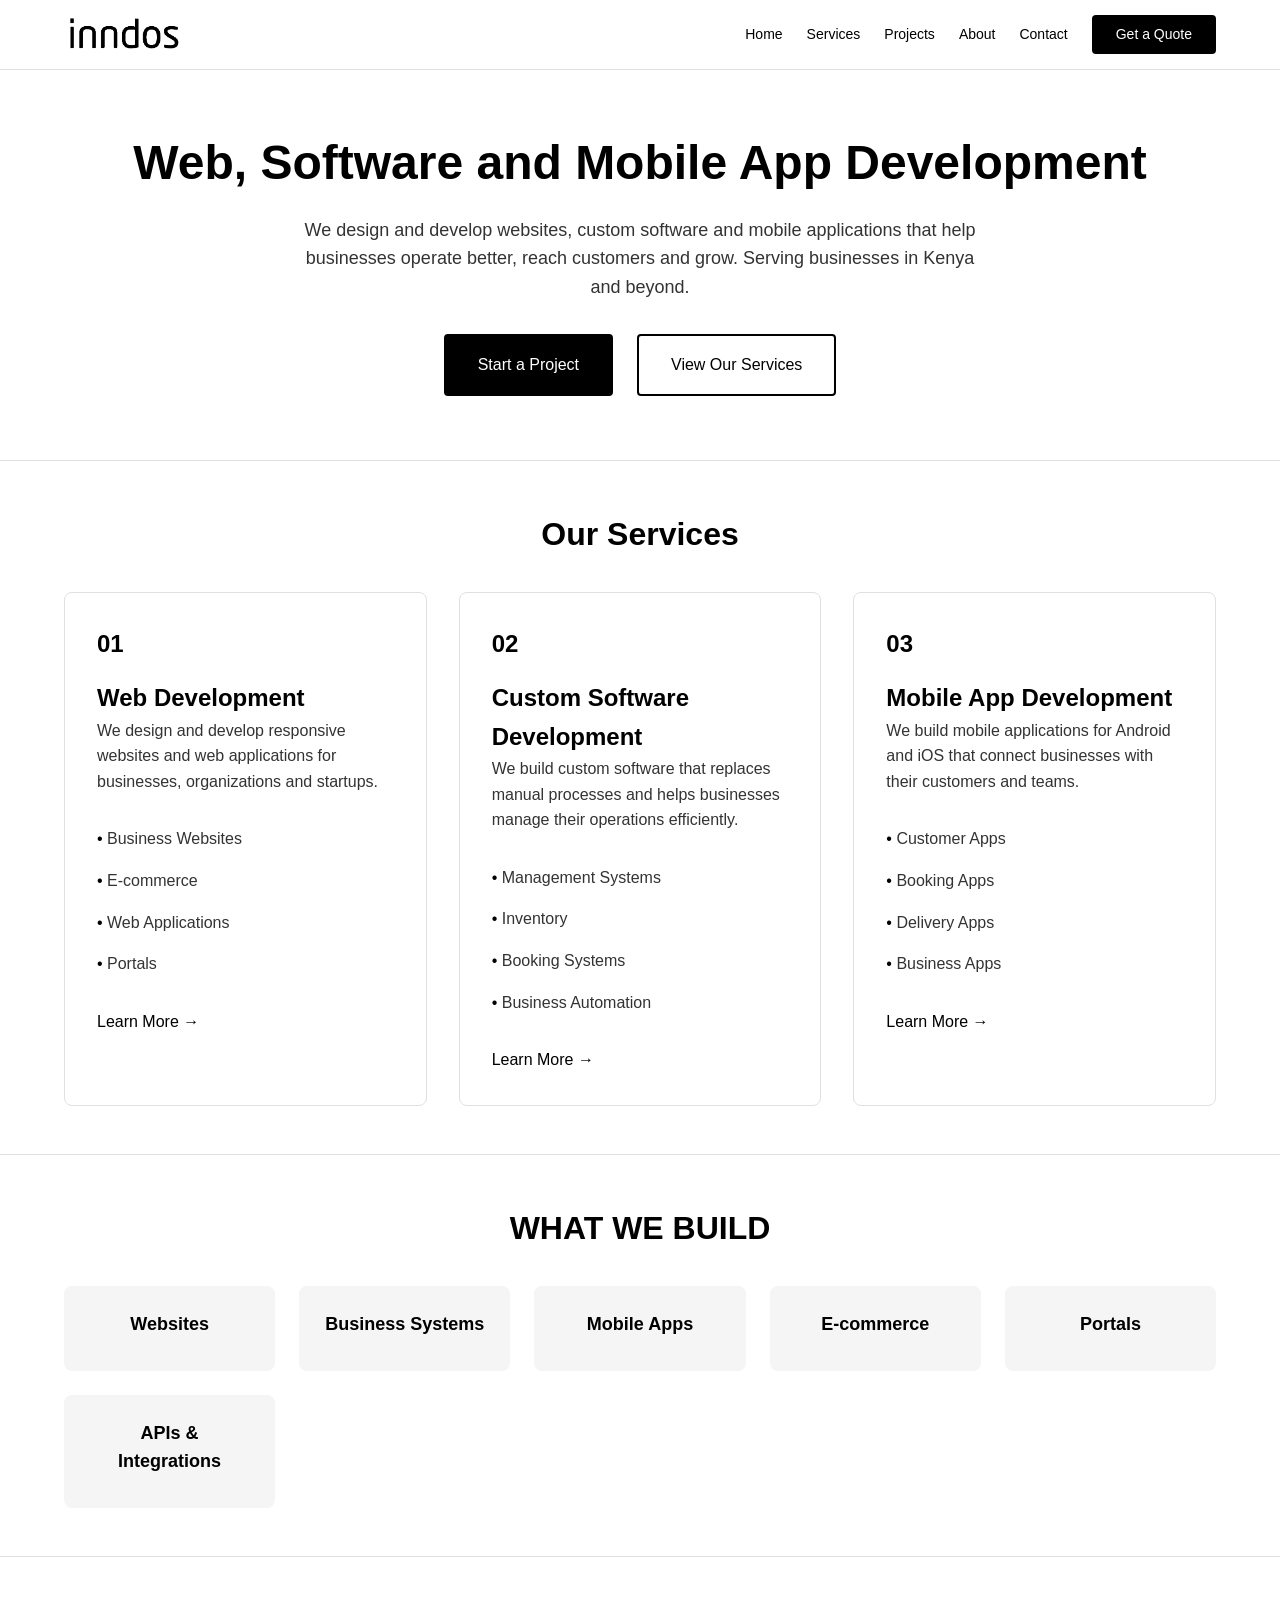
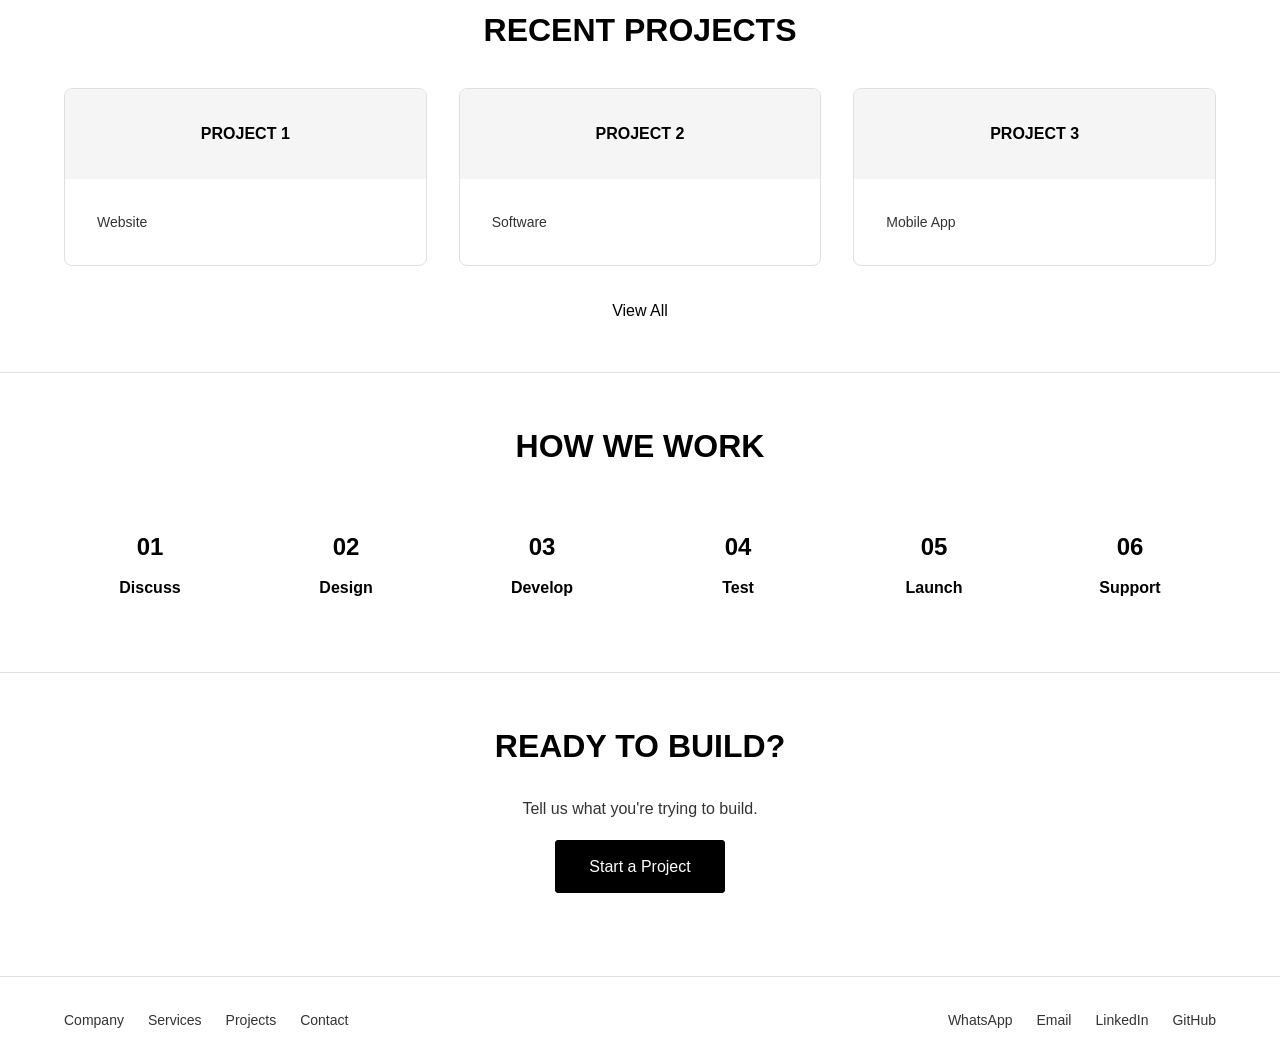
==== index.html @ de54bf54 "fortisecinndos" ====
<!DOCTYPE html>
<html lang="en">
<head>
  <meta charset="UTF-8">
  <meta name="viewport" content="width=device-width, initial-scale=1.0">
  <title>Web, Software & Mobile App Development | Fortisec Inndos</title>
  <meta name="description" content="We build professional websites, custom business software and mobile applications for businesses in Kenya and beyond.">
  <meta name="keywords" content="web development, software development, mobile app development, web design, custom software, mobile applications, internal tools, Kenya">
  <meta name="author" content="Fortisec Inndos">
  <meta name="robots" content="index, follow">
  <link rel="canonical" href="https://www.fortisecinndos.com/">
  <meta property="og:type" content="website">
  <meta property="og:title" content="Web, Software & Mobile App Development | Fortisec Inndos">
  <meta property="og:description" content="We build professional websites, custom business software and mobile applications for businesses in Kenya and beyond.">
  <meta property="og:url" content="https://www.fortisecinndos.com/">
  <meta property="og:image" content="https://www.fortisecinndos.com/assets/images/og-image.jpg">
  <meta property="og:site_name" content="Fortisec Inndos">
  <meta name="twitter:card" content="summary_large_image">
  <meta name="twitter:title" content="Web, Software & Mobile App Development | Fortisec Inndos">
  <meta name="twitter:description" content="Websites, custom software and mobile applications for businesses in Kenya and beyond.">
  <meta name="twitter:image" content="https://www.fortisecinndos.com/assets/images/og-image.jpg">
  <script type="application/ld+json">
  {
    "@context": "https://schema.org",
    "@type": "Organization",
    "name": "Fortisec Inndos",
    "url": "https://www.fortisecinndos.com",
    "logo": "https://www.fortisecinndos.com/assets/logo.png",
    "description": "Web, software and mobile app development company.",
    "email": "support@inndos.com",
    "telephone": "+254 143 361799",
    "address": {
      "@type": "PostalAddress",
      "streetAddress": "Office 310, St Georges House, Parliament Road",
      "addressLocality": "Nairobi",
      "addressCountry": "KE"
    },
    "openingHours": "Mo-Fr 09:00-17:00"
  }
  </script>

  <link rel="stylesheet" href="css/styles.css">
</head>
<body>
  <header>
    <nav class="navbar">
      <div class="container">
        <a href="index.html" class="navbar-logo">
          <img src="assets/images/logo.png" alt="Fortisec Inndos Logo">
        </a>
        <div class="navbar-nav">
          <a href="index.html">Home</a>
          <a href="services/index.html">Services</a>
          <a href="projects.html">Projects</a>
          <a href="about.html">About</a>
          <a href="contact.html">Contact</a>
          <a href="contact.html" class="btn-quote">Get a Quote</a>
        </div>
      </div>
    </nav>
  </header>
  <main>
    <section class="hero">
      <div class="container">
        <h1>Web, Software and Mobile App Development</h1>
        <p>We design and develop websites, custom software and mobile applications that help businesses operate better, reach customers and grow. Serving businesses in Kenya and beyond.</p>
        <div class="hero-buttons">
          <a href="contact.html" class="btn-primary">Start a Project</a>
          <a href="services/index.html" class="btn-secondary">View Our Services</a>
        </div>
      </div>
    </section>
    <section class="section">
      <div class="container">
        <h2 class="section-title">Our Services</h2>
        <div class="services-grid">
          <article class="service-card">
            <div class="service-number">01</div>
            <h2>Web Development</h2>
            <p>We design and develop responsive websites and web applications for businesses, organizations and startups.</p>
            <ul class="service-list">
              <li>Business Websites</li>
              <li>E-commerce</li>
              <li>Web Applications</li>
              <li>Portals</li>
            </ul>
            <a href="services/web-development.html" class="btn-learn-more">Learn More →</a>
          </article>
          <article class="service-card">
            <div class="service-number">02</div>
            <h2>Custom Software Development</h2>
            <p>We build custom software that replaces manual processes and helps businesses manage their operations efficiently.</p>
            <ul class="service-list">
              <li>Management Systems</li>
              <li>Inventory</li>
              <li>Booking Systems</li>
              <li>Business Automation</li>
            </ul>
            <a href="services/software-development.html" class="btn-learn-more">Learn More →</a>
          </article>
          <article class="service-card">
            <div class="service-number">03</div>
            <h2>Mobile App Development</h2>
            <p>We build mobile applications for Android and iOS that connect businesses with their customers and teams.</p>
            <ul class="service-list">
              <li>Customer Apps</li>
              <li>Booking Apps</li>
              <li>Delivery Apps</li>
              <li>Business Apps</li>
            </ul>
            <a href="services/mobile-development.html" class="btn-learn-more">Learn More →</a>
          </article>
        </div>
      </div>
    </section>
    <section class="section">
      <div class="container">
        <h2 class="section-title">WHAT WE BUILD</h2>
        <div class="what-we-build">
          <div class="build-item">
            <strong>Websites</strong>
          </div>
          <div class="build-item">
            <strong>Business Systems</strong>
          </div>
          <div class="build-item">
            <strong>Mobile Apps</strong>
          </div>
          <div class="build-item">
            <strong>E-commerce</strong>
          </div>
          <div class="build-item">
            <strong>Portals</strong>
          </div>
          <div class="build-item">
            <strong>APIs & Integrations</strong>
          </div>
        </div>
      </div>
    </section>
    <section class="section">
      <div class="container">
        <h2 class="section-title">RECENT PROJECTS</h2>
        <div class="projects-grid">
          <article class="project-card">
            <div class="project-card-header">PROJECT 1</div>
            <div class="project-card-body">
              <p>Website</p>
            </div>
          </article>
          <article class="project-card">
            <div class="project-card-header">PROJECT 2</div>
            <div class="project-card-body">
              <p>Software</p>
            </div>
          </article>
          <article class="project-card">
            <div class="project-card-header">PROJECT 3</div>
            <div class="project-card-body">
              <p>Mobile App</p>
            </div>
          </article>
        </div>
        <a href="projects.html" class="view-all">View All</a>
      </div>
    </section>
    <section class="section">
      <div class="container">
        <h2 class="section-title">HOW WE WORK</h2>
        <div class="process-steps">
          <div class="step">
            <div class="step-number">01</div>
            <div class="step-title">Discuss</div>
          </div>
          <div class="step">
            <div class="step-number">02</div>
            <div class="step-title">Design</div>
          </div>
          <div class="step">
            <div class="step-number">03</div>
            <div class="step-title">Develop</div>
          </div>
          <div class="step">
            <div class="step-number">04</div>
            <div class="step-title">Test</div>
          </div>
          <div class="step">
            <div class="step-number">05</div>
            <div class="step-title">Launch</div>
          </div>
          <div class="step">
            <div class="step-number">06</div>
            <div class="step-title">Support</div>
          </div>
        </div>
      </div>
    </section>
    <section class="section cta-section">
      <div class="container">
        <h2>READY TO BUILD?</h2>
        <p>Tell us what you're trying to build.</p>
        <a href="contact.html" class="btn-primary">Start a Project</a>
      </div>
    </section>
  </main>
  <footer class="footer">
    <div class="container">
      <div class="footer-content">
        <div class="footer-links">
          <a href="about.html">Company</a>
          <a href="services/index.html">Services</a>
          <a href="projects.html">Projects</a>
          <a href="contact.html">Contact</a>
        </div>
        <div class="footer-social">
          <a href="https://wa.me/14155552671?text=Hi%2C%20I%27d%20like%20to%20know%20more" 
            target="_blank" 
            rel="noopener noreferrer">
            WhatsApp
          </a>
          <a href="mailto:support@inndos.com?subject=Enquiry&body=Hi%2C%20I%27d%20like%20to%20know%20more"
            target="_blank"
            rel="noopener noreferrer">
            Email
          </a>
          <a href="https://www.linkedin.com/in/your-username"
            target="_blank"
            rel="noopener noreferrer">
            LinkedIn
          </a>
          <a href="https://github.com/your-username"
            target="_blank"
            rel="noopener noreferrer">
            GitHub
          </a>
        </div>
      </div>
    </div>
  </footer>
</body>
</html>
---- css/styles.css ----
:root {
  --color-bg: #ffffff;
  --color-text: #000000;
  --color-text-secondary: #333333;
  --color-accent: #000000;
  --color-accent-hover: #f1e6e6;
  --color-border: #e0e0e0;
  --color-light-gray: #f5f5f5;
  --font-family: 'Inter', -apple-system, BlinkMacSystemFont, 'Segoe UI', Roboto, sans-serif;
  --font-size-base: 16px;
  --font-size-small: 14px;
  --font-size-large: 18px;
  --font-size-xl: 24px;
  --font-size-xxl: 32px;
  --font-size-hero: 48px;
  --spacing-xs: 8px;
  --spacing-sm: 16px;
  --spacing-md: 24px;
  --spacing-lg: 32px;
  --spacing-xl: 48px;
  --spacing-xxl: 64px;
  --max-width: 1200px;
  --nav-height: 70px;
}
* {
  margin: 0;
  padding: 0;
  box-sizing: border-box;
}
body {
  font-family: var(--font-family);
  font-size: var(--font-size-base);
  color: var(--color-text);
  background-color: var(--color-bg);
  line-height: 1.6;
}
a {
  color: var(--color-text);
  text-decoration: none;
}
a:hover {
  color: var(--color-text-secondary);
}
.container {
  max-width: var(--max-width);
  margin: 0 auto;
  padding: 0 var(--spacing-md);
}
.navbar {
  height: var(--nav-height);
  border-bottom: 1px solid var(--color-border);
  display: flex;
  align-items: center;
  position: sticky;
  top: 0;
  background-color: var(--color-bg);
  z-index: 1000;
}
.navbar .container {
  display: flex;
  justify-content: space-between;
  align-items: center;
  width: 100%;
}
.navbar-logo {
  font-size: var(--font-size-large);
  font-weight: 700;
  display: flex;
  align-items: center;
  gap: var(--spacing-sm);
}
.navbar-logo img {
  height: 40px;
  width: auto;
}
.navbar-nav {
  display: flex;
  gap: var(--spacing-md);
  align-items: center;
}
.navbar-nav a {
  font-size: var(--font-size-small);
  color: var(--color-text);
}
.navbar-nav a:hover {
  color: var(--color-text-secondary);
}
.btn-quote {
  background-color: var(--color-accent);
  color: var(--color-bg) !important;
  padding: var(--spacing-xs) var(--spacing-md);
  border-radius: 4px;
  font-weight: 500;
}
.btn-quote:hover {
  background-color: var(--color-accent-hover);
}
.hero {
  padding: var(--spacing-xxl) 0;
  text-align: center;
}
.hero h1 {
  font-size: var(--font-size-hero);
  font-weight: 700;
  margin-bottom: var(--spacing-md);
  line-height: 1.2;
}
.hero p {
  font-size: var(--font-size-large);
  color: var(--color-text-secondary);
  max-width: 700px;
  margin: 0 auto var(--spacing-lg);
}
.hero-buttons {
  display: flex;
  gap: var(--spacing-md);
  justify-content: center;
}
.btn-primary {
  background-color: var(--color-accent);
  color: var(--color-bg);
  padding: var(--spacing-sm) var(--spacing-lg);
  border-radius: 4px;
  font-weight: 500;
  border: 2px solid var(--color-accent);
}
.btn-primary:hover {
  background-color: var(--color-accent-hover);
  border-color: var(--color-accent-hover);
  color: var(--color-accent);
}
.btn-secondary {
  background-color: transparent;
  color: var(--color-text);
  padding: var(--spacing-sm) var(--spacing-lg);
  border-radius: 4px;
  font-weight: 500;
  border: 2px solid var(--color-accent);
}
.btn-secondary:hover {
  background-color: var(--color-light-gray);
}
.section {
  padding: var(--spacing-xl) 0;
  border-top: 1px solid var(--color-border);
}
.section-title {
  font-size: var(--font-size-xxl);
  font-weight: 700;
  margin-bottom: var(--spacing-lg);
  text-align: center;
}
.services-grid {
  display: grid;
  grid-template-columns: repeat(auto-fit, minmax(300px, 1fr));
  gap: var(--spacing-lg);
  margin-top: var(--spacing-lg);
}
.service-card {
  padding: var(--spacing-lg);
  border: 1px solid var(--color-border);
  border-radius: 8px;
}
.service-number {
  font-size: var(--font-size-xl);
  font-weight: 700;
  margin-bottom: var(--spacing-sm);
}
.service-card h3 {
  font-size: var(--font-size-large);
  font-weight: 600;
  margin-bottom: var(--spacing-sm);
}
.service-card p {
  color: var(--color-text-secondary);
  margin-bottom: var(--spacing-md);
}
.service-list {
  list-style: none;
  margin-bottom: var(--spacing-md);
}
.service-list li {
  padding: var(--spacing-xs) 0;
  color: var(--color-text-secondary);
}
.service-list li::before {
  content: "• ";
  color: var(--color-accent);
}
.btn-learn-more {
  color: var(--color-text);
  font-weight: 500;
  display: inline-flex;
  align-items: center;
  gap: var(--spacing-xs);
}
.btn-learn-more:hover {
  color: var(--color-text-secondary);
}
.what-we-build {
  display: grid;
  grid-template-columns: repeat(auto-fit, minmax(200px, 1fr));
  gap: var(--spacing-md);
  margin-top: var(--spacing-lg);
}
.build-item {
  text-align: center;
  padding: var(--spacing-md);
  background-color: var(--color-light-gray);
  border-radius: 8px;
}
.build-item strong {
  display: block;
  font-size: var(--font-size-large);
  margin-bottom: var(--spacing-xs);
}
.projects-grid {
  display: grid;
  grid-template-columns: repeat(auto-fit, minmax(300px, 1fr));
  gap: var(--spacing-lg);
  margin-top: var(--spacing-lg);
}
.project-card {
  border: 1px solid var(--color-border);
  border-radius: 8px;
  overflow: hidden;
}
.project-card-header {
  background-color: var(--color-light-gray);
  padding: var(--spacing-lg);
  text-align: center;
  font-weight: 600;
}
.project-card-body {
  padding: var(--spacing-lg);
}
.project-card-body p {
  color: var(--color-text-secondary);
  font-size: var(--font-size-small);
}
.view-all {
  display: block;
  text-align: center;
  margin-top: var(--spacing-lg);
  font-weight: 500;
}
.process-steps {
  display: grid;
  grid-template-columns: repeat(auto-fit, minmax(150px, 1fr));
  gap: var(--spacing-md);
  margin-top: var(--spacing-lg);
}
.step {
  text-align: center;
  padding: var(--spacing-md);
}
.step-number {
  font-size: var(--font-size-xl);
  font-weight: 700;
  margin-bottom: var(--spacing-xs);
}
.step-title {
  font-weight: 600;
}
.cta-section {
  text-align: center;
  padding: var(--spacing-xl) 0;
}
.cta-section h2 {
  font-size: var(--font-size-xxl);
  font-weight: 700;
  margin-bottom: var(--spacing-md);
}
.cta-section p {
  color: var(--color-text-secondary);
  margin-bottom: var(--spacing-lg);
}
.footer {
  border-top: 1px solid var(--color-border);
  padding: var(--spacing-lg) 0;
  margin-top: var(--spacing-xl);
}
.footer-content {
  display: flex;
  justify-content: space-between;
  align-items: center;
  flex-wrap: wrap;
  gap: var(--spacing-md);
}
.footer-links {
  display: flex;
  gap: var(--spacing-md);
}
.footer-links a {
  color: var(--color-text-secondary);
  font-size: var(--font-size-small);
}
.footer-social {
  display: flex;
  gap: var(--spacing-md);
}
.footer-social a {
  color: var(--color-text-secondary);
  font-size: var(--font-size-small);
}
@media (max-width: 768px) {
  :root {
    --font-size-hero: 32px;
    --font-size-xxl: 24px;
    --font-size-xl: 20px;
  }
  .navbar-nav {
    display: none;
  }
  .hero-buttons {
    flex-direction: column;
  }
  .footer-content {
    flex-direction: column;
    text-align: center;
  }
}
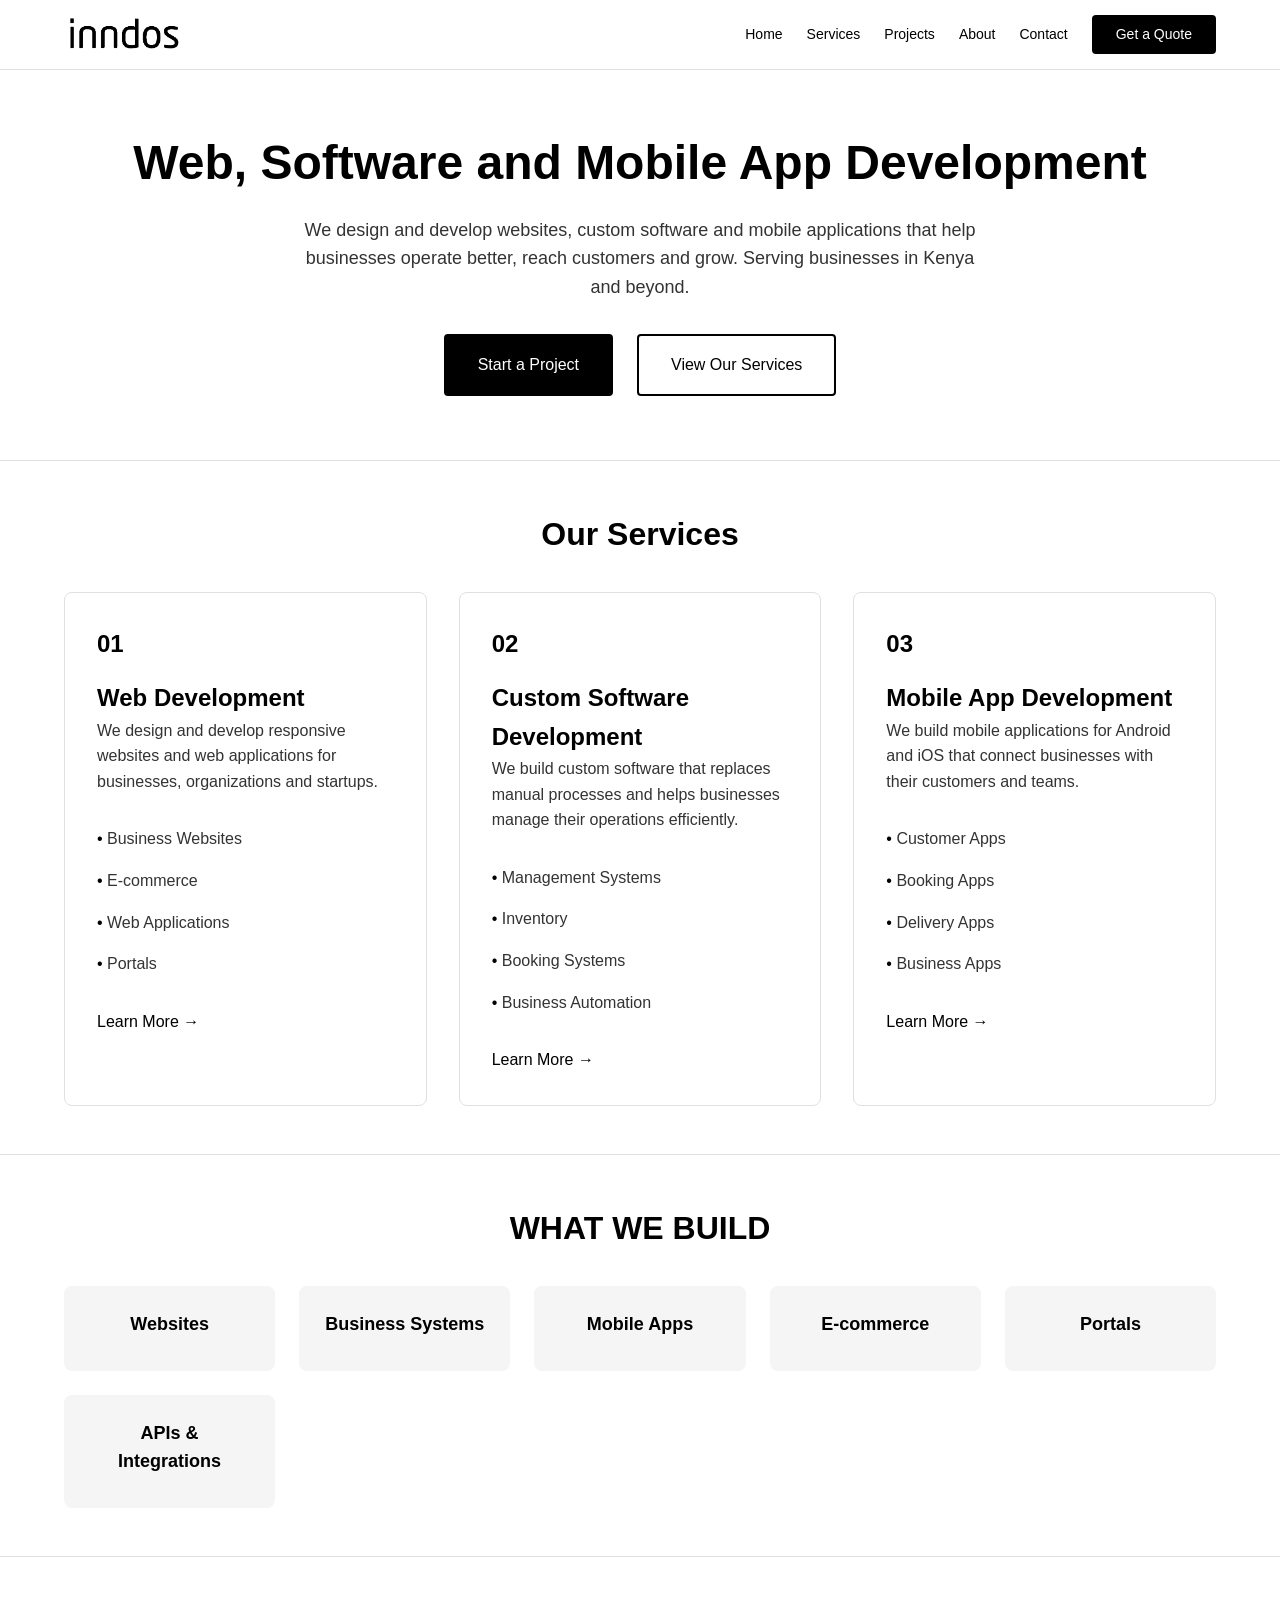
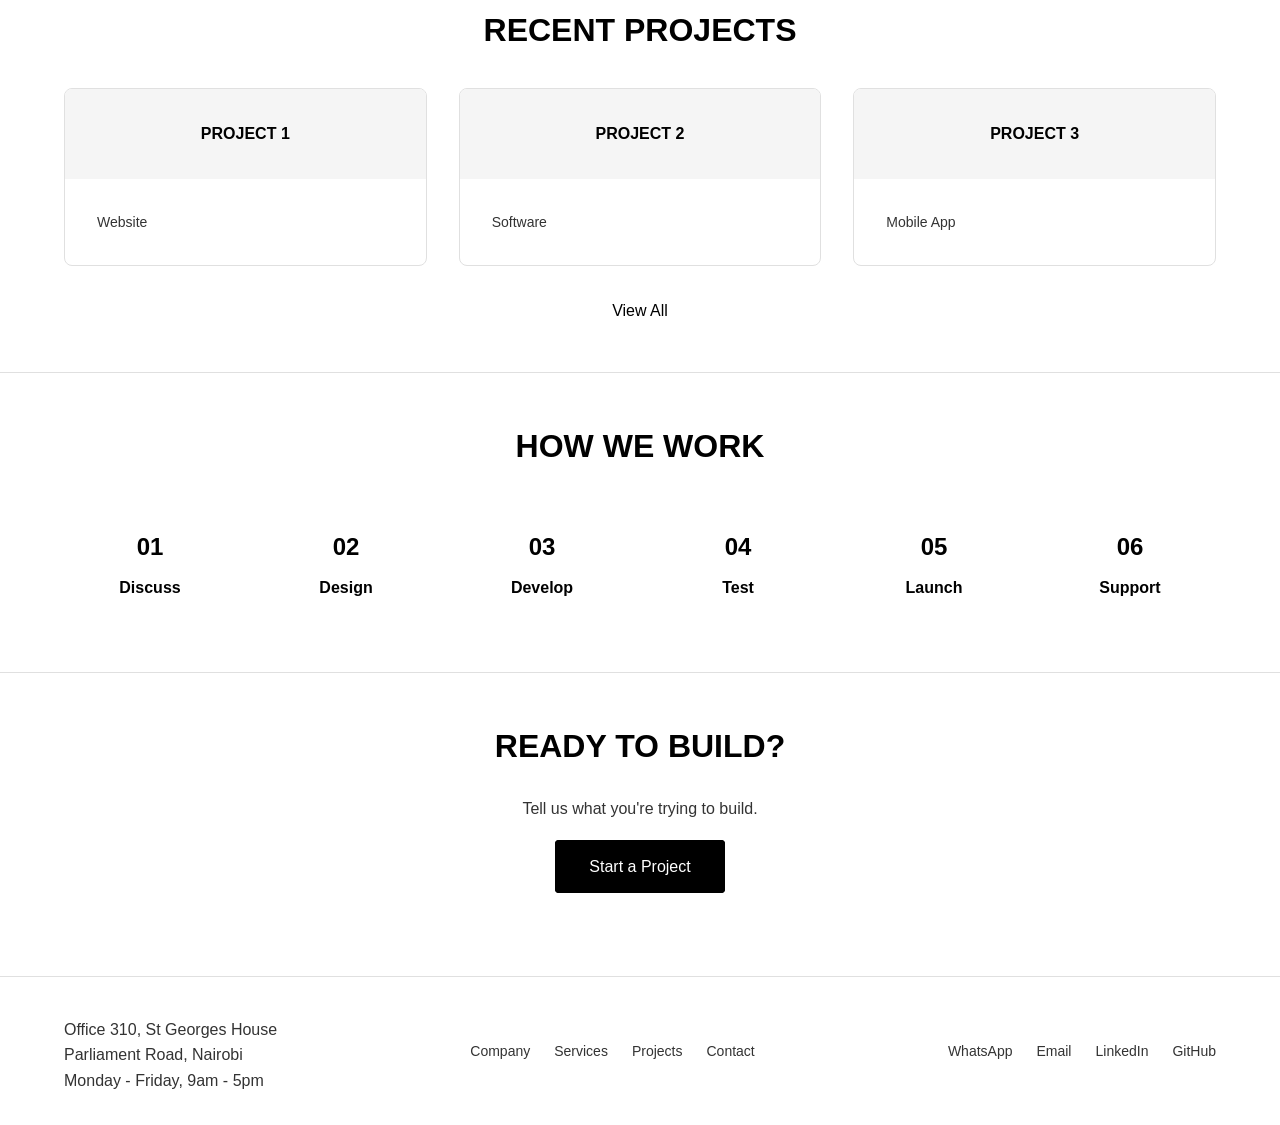
==== commit dcef51af: "direction div add on footer" ====
--- a/index.html
+++ b/index.html
@@ -206,6 +206,9 @@
   <footer class="footer">
     <div class="container">
       <div class="footer-content">
+        <div class="footer-direction">
+          <p style="color: var(--color-text-secondary); margin-top: 8px;">Office 310, St Georges House<br>Parliament Road, Nairobi<br>Monday - Friday, 9am - 5pm</p>
+        </div>
         <div class="footer-links">
           <a href="about.html">Company</a>
           <a href="services/index.html">Services</a>
--- a/css/styles.css
+++ b/css/styles.css
@@ -94,6 +94,7 @@
 }
 .btn-quote:hover {
   background-color: var(--color-accent-hover);
+  color: var(--color-text) !important;
 }
 .hero {
   padding: var(--spacing-xxl) 0;
@@ -285,6 +286,10 @@
   justify-content: space-between;
   align-items: center;
   flex-wrap: wrap;
+  gap: var(--spacing-md);
+}
+.footer-direction {
+  display: flex;
   gap: var(--spacing-md);
 }
 .footer-links {
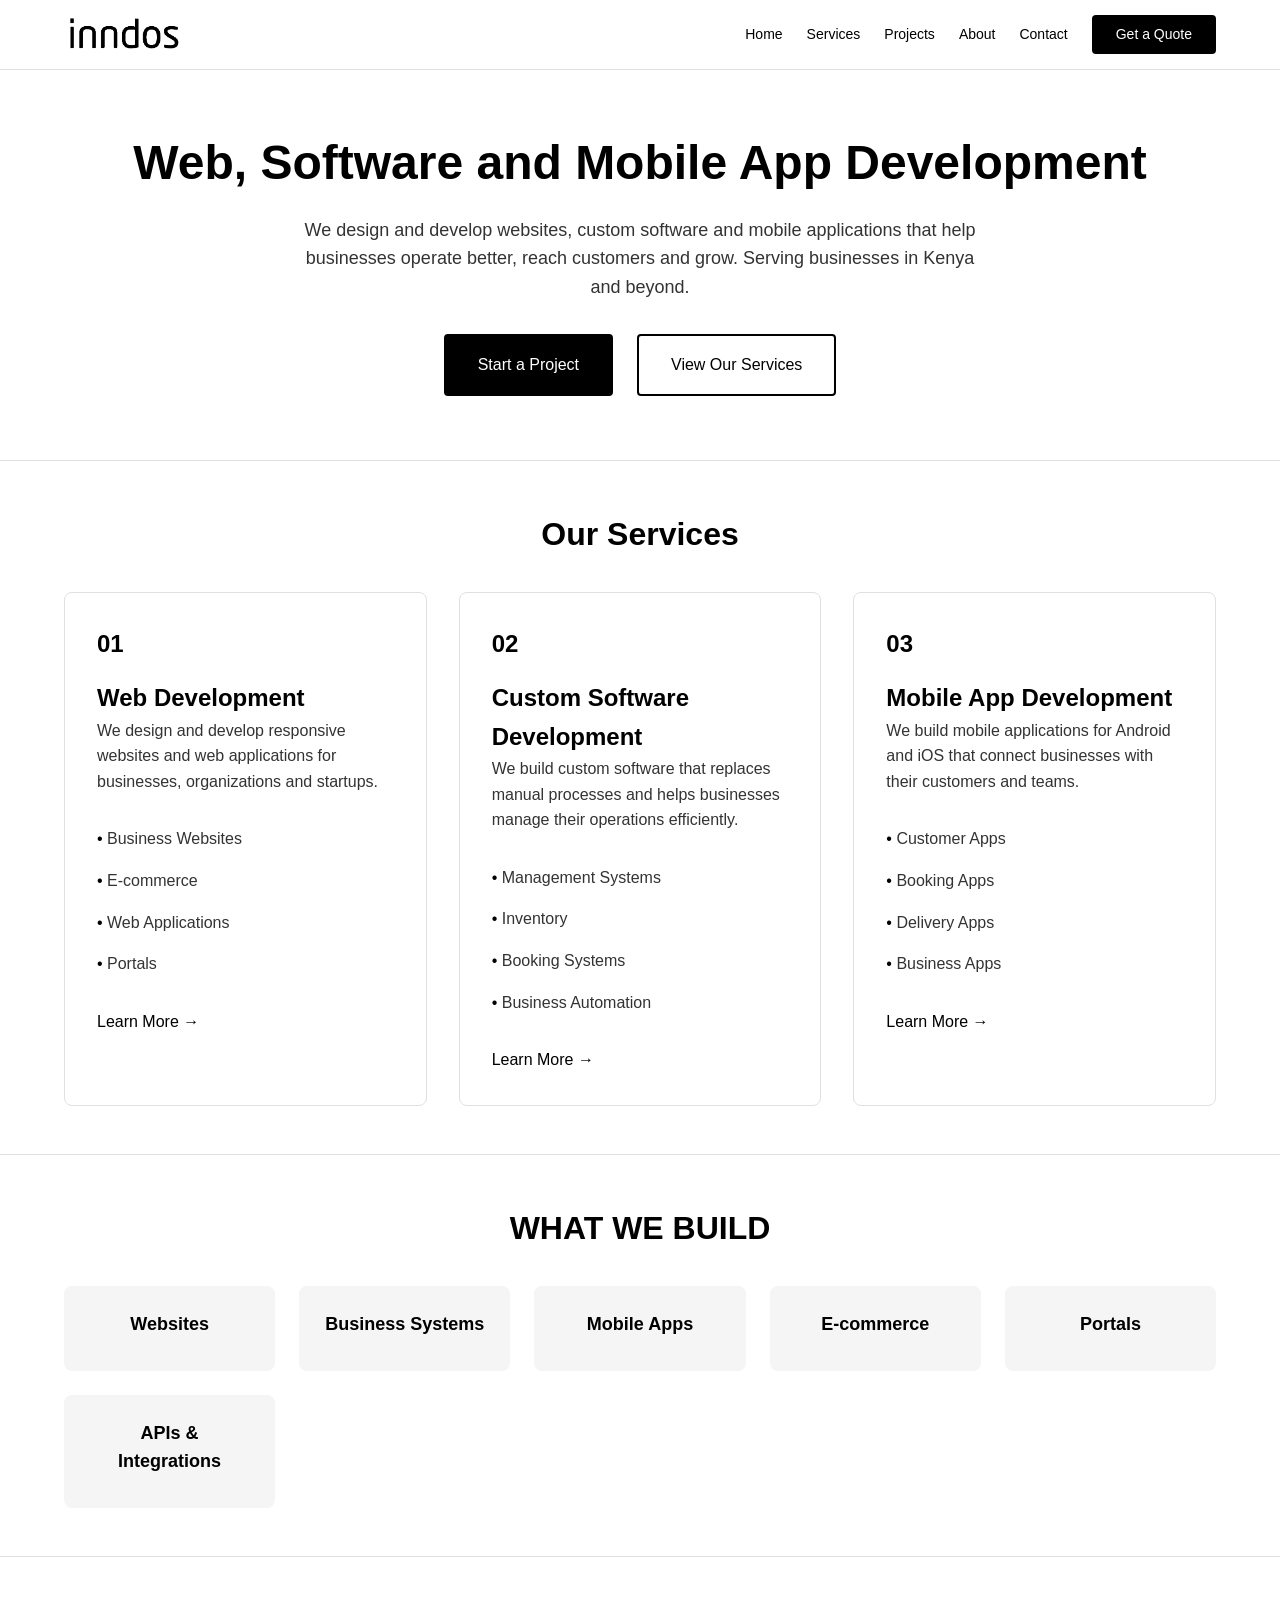
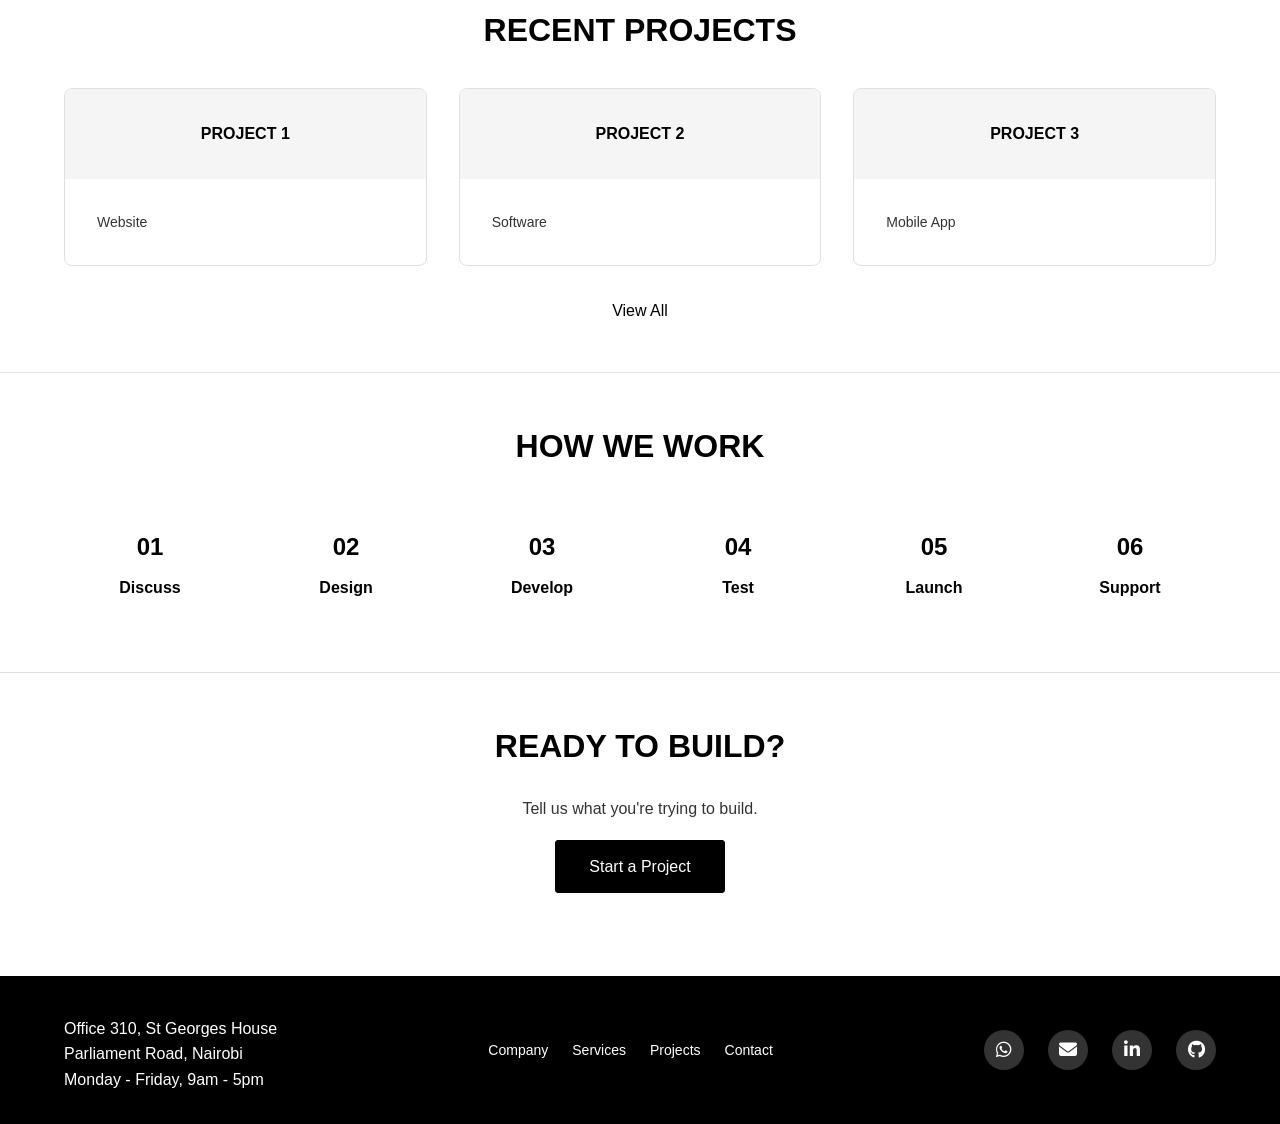
==== commit a23d52a4: "hamburger button, JavaScript function to toggle, Font Awesome Icons,Removed Inline Styles on footer," ====
--- a/index.html
+++ b/index.html
@@ -40,6 +40,7 @@
   </script>
 
   <link rel="stylesheet" href="css/styles.css">
+  <link rel="stylesheet" href="https://cdnjs.cloudflare.com/ajax/libs/font-awesome/6.5.1/css/all.min.css">
 </head>
 <body>
   <header>
@@ -48,6 +49,11 @@
         <a href="index.html" class="navbar-logo">
           <img src="assets/images/logo.png" alt="Fortisec Inndos Logo">
         </a>
+        <div class="hamburger" onclick="toggleMenu()">
+          <span></span>
+          <span></span>
+          <span></span>
+        </div>
         <div class="navbar-nav">
           <a href="index.html">Home</a>
           <a href="services/index.html">Services</a>
@@ -207,7 +213,7 @@
     <div class="container">
       <div class="footer-content">
         <div class="footer-direction">
-          <p style="color: var(--color-text-secondary); margin-top: 8px;">Office 310, St Georges House<br>Parliament Road, Nairobi<br>Monday - Friday, 9am - 5pm</p>
+          <p>Office 310, St Georges House<br>Parliament Road, Nairobi<br>Monday - Friday, 9am - 5pm</p>
         </div>
         <div class="footer-links">
           <a href="about.html">Company</a>
@@ -216,29 +222,41 @@
           <a href="contact.html">Contact</a>
         </div>
         <div class="footer-social">
-          <a href="https://wa.me/14155552671?text=Hi%2C%20I%27d%20like%20to%20know%20more" 
-            target="_blank" 
-            rel="noopener noreferrer">
-            WhatsApp
+          <a href="https://wa.me/14155552671?text=Hi%2C%20I%27d%20like%20to%20know%20more"
+            target="_blank"
+            rel="noopener noreferrer"
+            aria-label="WhatsApp">
+            <i class="fab fa-whatsapp"></i>
           </a>
           <a href="mailto:support@inndos.com?subject=Enquiry&body=Hi%2C%20I%27d%20like%20to%20know%20more"
             target="_blank"
-            rel="noopener noreferrer">
-            Email
+            rel="noopener noreferrer"
+            aria-label="Email">
+            <i class="fas fa-envelope"></i>
           </a>
           <a href="https://www.linkedin.com/in/your-username"
             target="_blank"
-            rel="noopener noreferrer">
-            LinkedIn
+            rel="noopener noreferrer"
+            aria-label="LinkedIn">
+            <i class="fab fa-linkedin-in"></i>
           </a>
           <a href="https://github.com/your-username"
             target="_blank"
-            rel="noopener noreferrer">
-            GitHub
+            rel="noopener noreferrer"
+            aria-label="GitHub">
+            <i class="fab fa-github"></i>
           </a>
         </div>
       </div>
     </div>
   </footer>
+  <script>
+    function toggleMenu() {
+      const hamburger = document.querySelector('.hamburger');
+      const nav = document.querySelector('.navbar-nav');
+      hamburger.classList.toggle('active');
+      nav.classList.toggle('active');
+    }
+  </script>
 </body>
 </html>
--- a/css/styles.css
+++ b/css/styles.css
@@ -21,6 +21,9 @@
   --spacing-xxl: 64px;
   --max-width: 1200px;
   --nav-height: 70px;
+  --color-footer-bg: #000000;
+  --color-footer-text: #ffffff;
+  --color-icon-bg: #333333;
 }
 * {
   margin: 0;
@@ -84,6 +87,28 @@
 }
 .navbar-nav a:hover {
   color: var(--color-text-secondary);
+}
+.hamburger {
+  display: none;
+  flex-direction: column;
+  cursor: pointer;
+  gap: 5px;
+  padding: 5px;
+}
+.hamburger span {
+  width: 25px;
+  height: 3px;
+  background-color: var(--color-text);
+  transition: all 0.3s ease;
+}
+.hamburger.active span:nth-child(1) {
+  transform: rotate(45deg) translate(5px, 5px);
+}
+.hamburger.active span:nth-child(2) {
+  opacity: 0;
+}
+.hamburger.active span:nth-child(3) {
+  transform: rotate(-45deg) translate(5px, -5px);
 }
 .btn-quote {
   background-color: var(--color-accent);
@@ -277,7 +302,7 @@
   margin-bottom: var(--spacing-lg);
 }
 .footer {
-  border-top: 1px solid var(--color-border);
+  background-color: var(--color-footer-bg);
   padding: var(--spacing-lg) 0;
   margin-top: var(--spacing-xl);
 }
@@ -292,21 +317,39 @@
   display: flex;
   gap: var(--spacing-md);
 }
+.footer-direction p {
+  color: var(--color-footer-text);
+  margin-top: 8px;
+}
 .footer-links {
   display: flex;
   gap: var(--spacing-md);
 }
 .footer-links a {
-  color: var(--color-text-secondary);
+  color: var(--color-footer-text);
   font-size: var(--font-size-small);
 }
+.footer-links a:hover {
+  color: #cccccc;
+}
 .footer-social {
   display: flex;
   gap: var(--spacing-md);
 }
 .footer-social a {
-  color: var(--color-text-secondary);
-  font-size: var(--font-size-small);
+  display: flex;
+  align-items: center;
+  justify-content: center;
+  width: 40px;
+  height: 40px;
+  background-color: var(--color-icon-bg);
+  border-radius: 50%;
+  color: var(--color-footer-text);
+  font-size: var(--font-size-large);
+  transition: background-color 0.3s ease;
+}
+.footer-social a:hover {
+  background-color: #555555;
 }
 @media (max-width: 768px) {
   :root {
@@ -314,8 +357,27 @@
     --font-size-xxl: 24px;
     --font-size-xl: 20px;
   }
+  .hamburger {
+    display: flex;
+  }
   .navbar-nav {
     display: none;
+    position: absolute;
+    top: var(--nav-height);
+    left: 0;
+    right: 0;
+    background-color: var(--color-bg);
+    flex-direction: column;
+    padding: var(--spacing-md);
+    border-bottom: 1px solid var(--color-border);
+    gap: var(--spacing-sm);
+  }
+  .navbar-nav.active {
+    display: flex;
+  }
+  .navbar-nav a {
+    padding: var(--spacing-sm) 0;
+    font-size: var(--font-size-base);
   }
   .hero-buttons {
     flex-direction: column;
